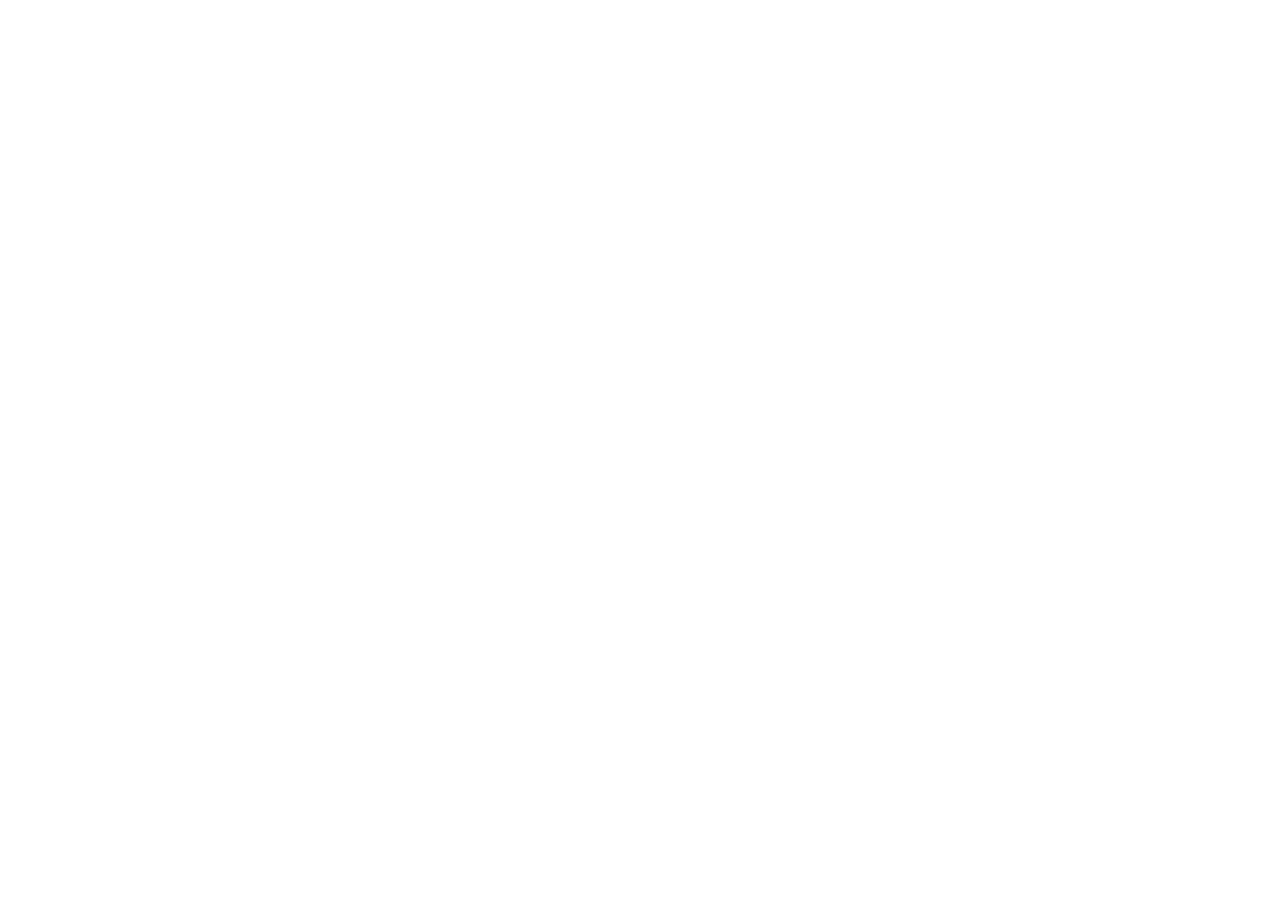
==== coach.html @ 5c4a6cd4 "Redesign IronForm catalog and separate workout coach" ====
<!doctype html>
<html lang="bg">
<head>
  <meta charset="utf-8">
  <meta name="viewport" content="width=device-width,initial-scale=1">
  <meta name="theme-color" content="#10120f">
  <meta name="description" content="Създай персонален тренировъчен план с IronForm.">
  <title>IronForm — Персонален план</title>
  <link rel="preconnect" href="https://fonts.googleapis.com">
  <link rel="preconnect" href="https://fonts.gstatic.com" crossorigin>
  <link href="https://fonts.googleapis.com/css2?family=Barlow+Condensed:wght@500;600;700;800;900&family=Inter:wght@400;500;600;700&display=swap" rel="stylesheet">
</head>
<body data-page="coach">
  <script src="data.js"></script>
  <script src="coach.js"></script>
</body>
</html>
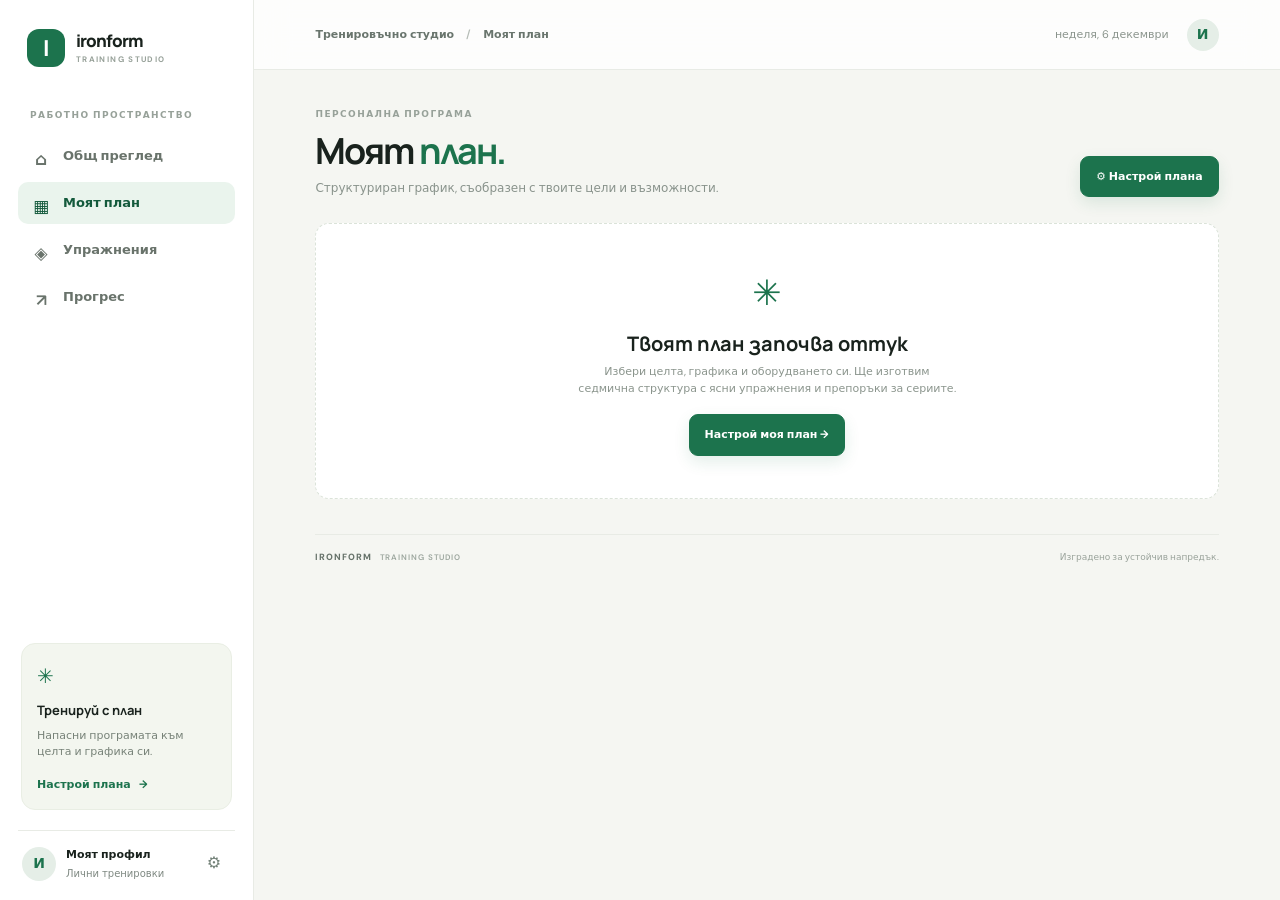
==== commit f37a27ba: "Build complete IronForm training studio" ====
--- a/coach.html
+++ b/coach.html
@@ -3,15 +3,10 @@
 <head>
   <meta charset="utf-8">
   <meta name="viewport" content="width=device-width,initial-scale=1">
-  <meta name="theme-color" content="#10120f">
-  <meta name="description" content="Създай персонален тренировъчен план с IronForm.">
-  <title>IronForm — Персонален план</title>
-  <link rel="preconnect" href="https://fonts.googleapis.com">
-  <link rel="preconnect" href="https://fonts.gstatic.com" crossorigin>
-  <link href="https://fonts.googleapis.com/css2?family=Barlow+Condensed:wght@500;600;700;800;900&family=Inter:wght@400;500;600;700&display=swap" rel="stylesheet">
+  <meta name="theme-color" content="#f5f6f2">
+  <meta http-equiv="refresh" content="0;url=index.html#plan">
+  <title>IronForm — Моят тренировъчен план</title>
+  <script>location.replace("index.html#plan");</script>
 </head>
-<body data-page="coach">
-  <script src="data.js"></script>
-  <script src="coach.js"></script>
-</body>
-</html>+<body><p>Отваряме твоя тренировъчен план… <a href="index.html#plan">Продължи към IronForm</a></p></body>
+</html>
